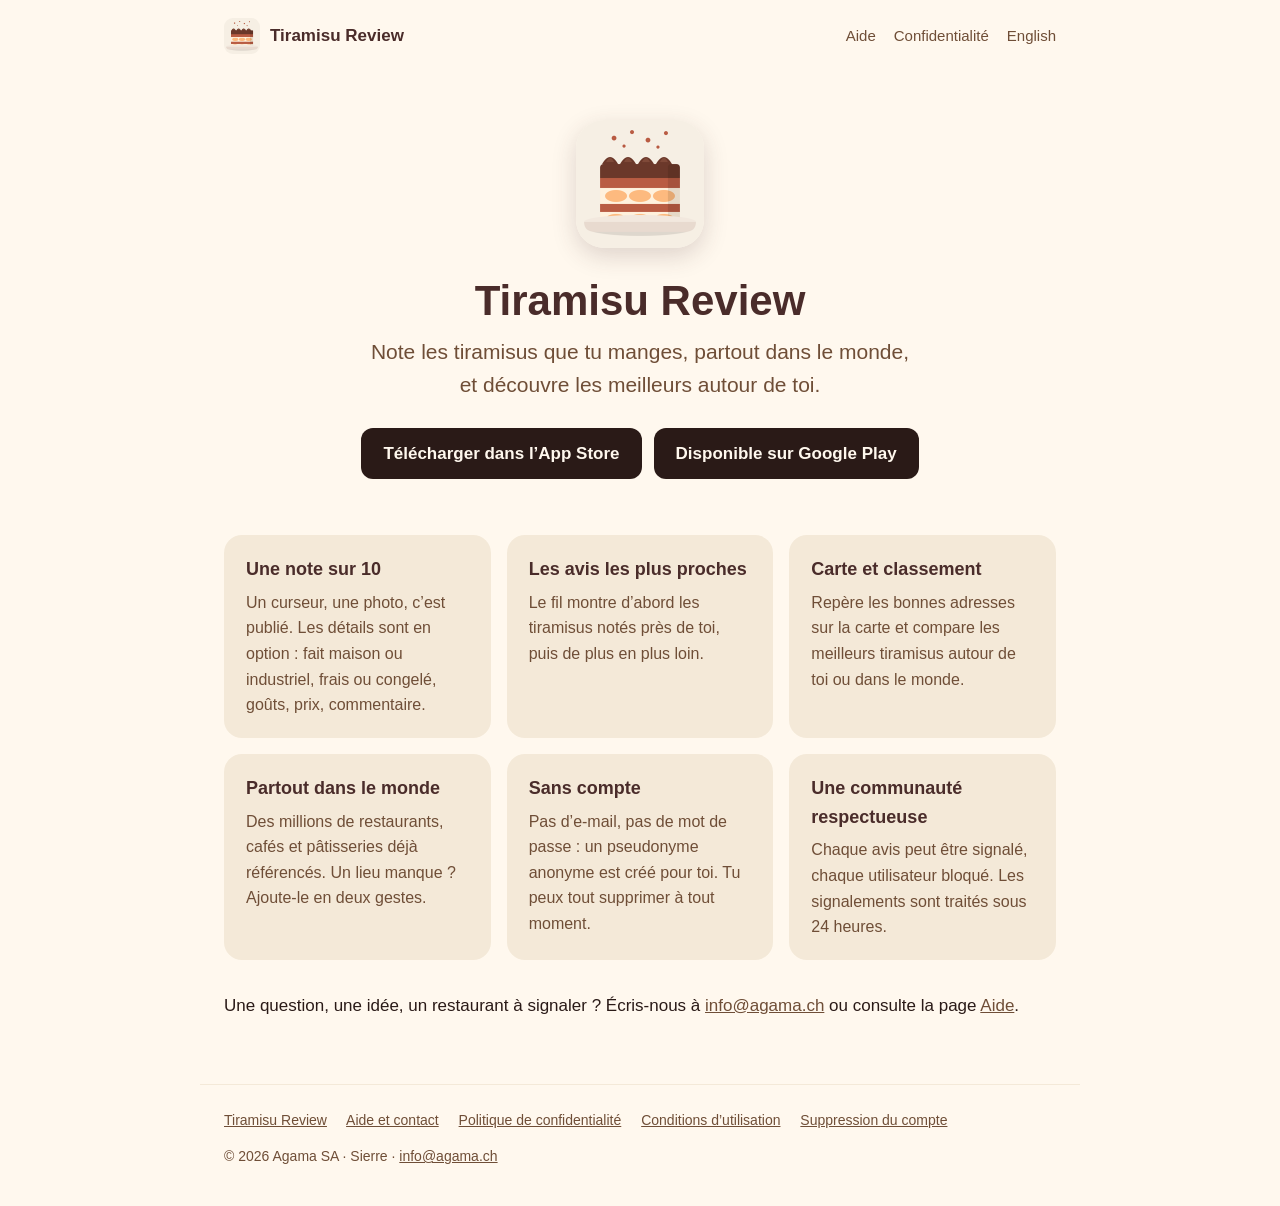
==== index.html @ 096ffe10 "Publish the Tiramisu Review website Built from Agama-CH/tiramisureview (tools/site/build_site.py).  " ====
<!doctype html>
<html lang="fr">
<head>
<meta charset="utf-8">
<meta name="viewport" content="width=device-width, initial-scale=1">
<title>Tiramisu Review</title>
<meta name="description" content="Note les tiramisus que tu manges, partout dans le monde, et découvre les meilleurs autour de toi.">
<link rel="icon" href="icon.png">
<link rel="apple-touch-icon" href="icon.png">
<link rel="alternate" hreflang="en" href="en/index.html">
<link rel="stylesheet" href="style.css">
</head>
<body>
<header class="top">
  <a class="brand" href="index.html"><img src="icon.png" alt="">Tiramisu Review</a>
  <nav><a href="support.html">Aide</a><a href="confidentialite.html">Confidentialité</a><a href="en/index.html" hreflang="en">English</a></nav>
</header>
<main>
<section class="hero">
  <img src="icon.png" alt="">
  <h1>Tiramisu Review</h1>
  <p class="lead">Note les tiramisus que tu manges, partout dans le monde, et découvre les meilleurs autour de toi.</p>
  <div class="stores">
    <a class="store" href="https://apps.apple.com/">Télécharger dans l’App Store</a>
    <a class="store" href="https://play.google.com/store/apps/details?id=ch.agama.tiramisureview">Disponible sur Google Play</a>
  </div>
</section>
<section class="features">
  <div class="card"><h3>Une note sur 10</h3><p>Un curseur, une photo, c’est publié. Les détails sont en option : fait maison ou industriel, frais ou congelé, goûts, prix, commentaire.</p></div>
  <div class="card"><h3>Les avis les plus proches</h3><p>Le fil montre d’abord les tiramisus notés près de toi, puis de plus en plus loin.</p></div>
  <div class="card"><h3>Carte et classement</h3><p>Repère les bonnes adresses sur la carte et compare les meilleurs tiramisus autour de toi ou dans le monde.</p></div>
  <div class="card"><h3>Partout dans le monde</h3><p>Des millions de restaurants, cafés et pâtisseries déjà référencés. Un lieu manque ? Ajoute-le en deux gestes.</p></div>
  <div class="card"><h3>Sans compte</h3><p>Pas d’e-mail, pas de mot de passe : un pseudonyme anonyme est créé pour toi. Tu peux tout supprimer à tout moment.</p></div>
  <div class="card"><h3>Une communauté respectueuse</h3><p>Chaque avis peut être signalé, chaque utilisateur bloqué. Les signalements sont traités sous 24 heures.</p></div>
</section>
<p>Une question, une idée, un restaurant à signaler ? Écris-nous à <a href="mailto:info@agama.ch">info@agama.ch</a> ou consulte la page <a href="support.html">Aide</a>.</p>
</main>
<footer>
  <a href="index.html">Tiramisu Review</a> <a href="support.html">Aide et contact</a> <a href="confidentialite.html">Politique de confidentialité</a> <a href="conditions.html">Conditions d’utilisation</a> <a href="suppression-compte.html">Suppression du compte</a>
  <p>© 2026 Agama SA · Sierre · <a href="mailto:info@agama.ch">info@agama.ch</a></p>
</footer>
</body>
</html>
---- style.css ----
:root {
  --mascarpone: #FFF8EE;
  --cream: #F4E9D8;
  --caramel: #C8873A;
  --coffee: #6F4E37;
  --cocoa: #4A2C2A;
  --espresso: #2A1A17;
}
* { box-sizing: border-box; }
html { -webkit-text-size-adjust: 100%; }
body {
  margin: 0;
  font: 17px/1.6 -apple-system, BlinkMacSystemFont, "Segoe UI", Roboto, "Helvetica Neue", Arial, sans-serif;
  color: var(--espresso);
  background: var(--mascarpone);
}
a { color: var(--coffee); }
a:hover { color: var(--caramel); }
header.top {
  display: flex; align-items: center; justify-content: space-between;
  max-width: 880px; margin: 0 auto; padding: 18px 24px;
}
header.top a.brand { display: flex; align-items: center; gap: 10px; text-decoration: none; color: var(--cocoa); font-weight: 700; }
header.top img { width: 36px; height: 36px; border-radius: 9px; }
header.top nav a { margin-left: 18px; text-decoration: none; font-size: 15px; }
main { max-width: 880px; margin: 0 auto; padding: 8px 24px 48px; }
.hero { text-align: center; padding: 40px 0 24px; }
.hero img { width: 128px; height: 128px; border-radius: 28px; box-shadow: 0 8px 24px rgba(74, 44, 42, .18); }
.hero h1 { font-size: 42px; margin: 20px 0 8px; color: var(--cocoa); }
.hero p.lead { font-size: 21px; color: var(--coffee); margin: 0 auto; max-width: 560px; }
.badge { display: inline-block; margin-top: 24px; padding: 10px 20px; border-radius: 999px; background: var(--cocoa); color: var(--mascarpone); font-weight: 600; }
.stores { display: flex; flex-wrap: wrap; justify-content: center; gap: 12px; margin-top: 26px; }
.store {
  display: inline-block; padding: 12px 22px; border-radius: 12px; background: var(--espresso); color: var(--mascarpone);
  font-weight: 600; text-decoration: none;
}
.store:hover { background: var(--cocoa); color: var(--mascarpone); }
.features { display: grid; grid-template-columns: repeat(auto-fit, minmax(240px, 1fr)); gap: 16px; margin: 32px 0; }
.card { background: var(--cream); border-radius: 18px; padding: 20px 22px; }
.card h3 { margin: 0 0 6px; color: var(--cocoa); font-size: 18px; }
.card p { margin: 0; color: var(--coffee); font-size: 16px; }
h1 { color: var(--cocoa); line-height: 1.2; }
h2 { color: var(--cocoa); margin-top: 36px; font-size: 22px; }
.updated { color: var(--coffee); font-size: 15px; }
table { border-collapse: collapse; width: 100%; font-size: 15px; }
th, td { text-align: left; vertical-align: top; padding: 8px 10px; border-bottom: 1px solid var(--cream); }
th { color: var(--cocoa); }
footer {
  max-width: 880px; margin: 0 auto; padding: 24px; border-top: 1px solid var(--cream);
  font-size: 14px; color: var(--coffee);
}
footer a { margin-right: 16px; }
@media (max-width: 640px) {
  header.top { flex-wrap: wrap; gap: 6px 0; padding: 14px 20px; }
  header.top nav a { margin: 0 16px 0 0; }
  main { padding: 0 20px 40px; }
  .hero h1 { font-size: 34px; }
  .hero p.lead { font-size: 18px; }
  table, tbody, tr, td { display: block; width: 100%; }
  tr:first-child { display: none; }
  tr { padding: 10px 0; border-bottom: 1px solid var(--cream); }
  td { border: 0; padding: 2px 0; }
  td:first-child { font-weight: 600; color: var(--cocoa); }
  td + td::before { content: attr(data-label); display: block; margin-top: 4px; font-size: 13px; font-weight: 600; color: var(--coffee); }
}
@media (prefers-color-scheme: dark) {
  body { background: var(--espresso); color: var(--cream); }
  a, header.top nav a { color: var(--caramel); }
  header.top a.brand, h1, h2, .hero h1, .card h3, th { color: var(--mascarpone); }
  .hero p.lead, .card p, .updated, footer { color: var(--cream); }
  .card { background: #3a2622; }
  th, td, tr, footer { border-color: #3a2622; }
  td:first-child { color: var(--mascarpone); }
  td + td::before { color: var(--caramel); }
  .badge, .store { background: var(--caramel); color: var(--espresso); }
  .store:hover { background: var(--mascarpone); color: var(--espresso); }
}
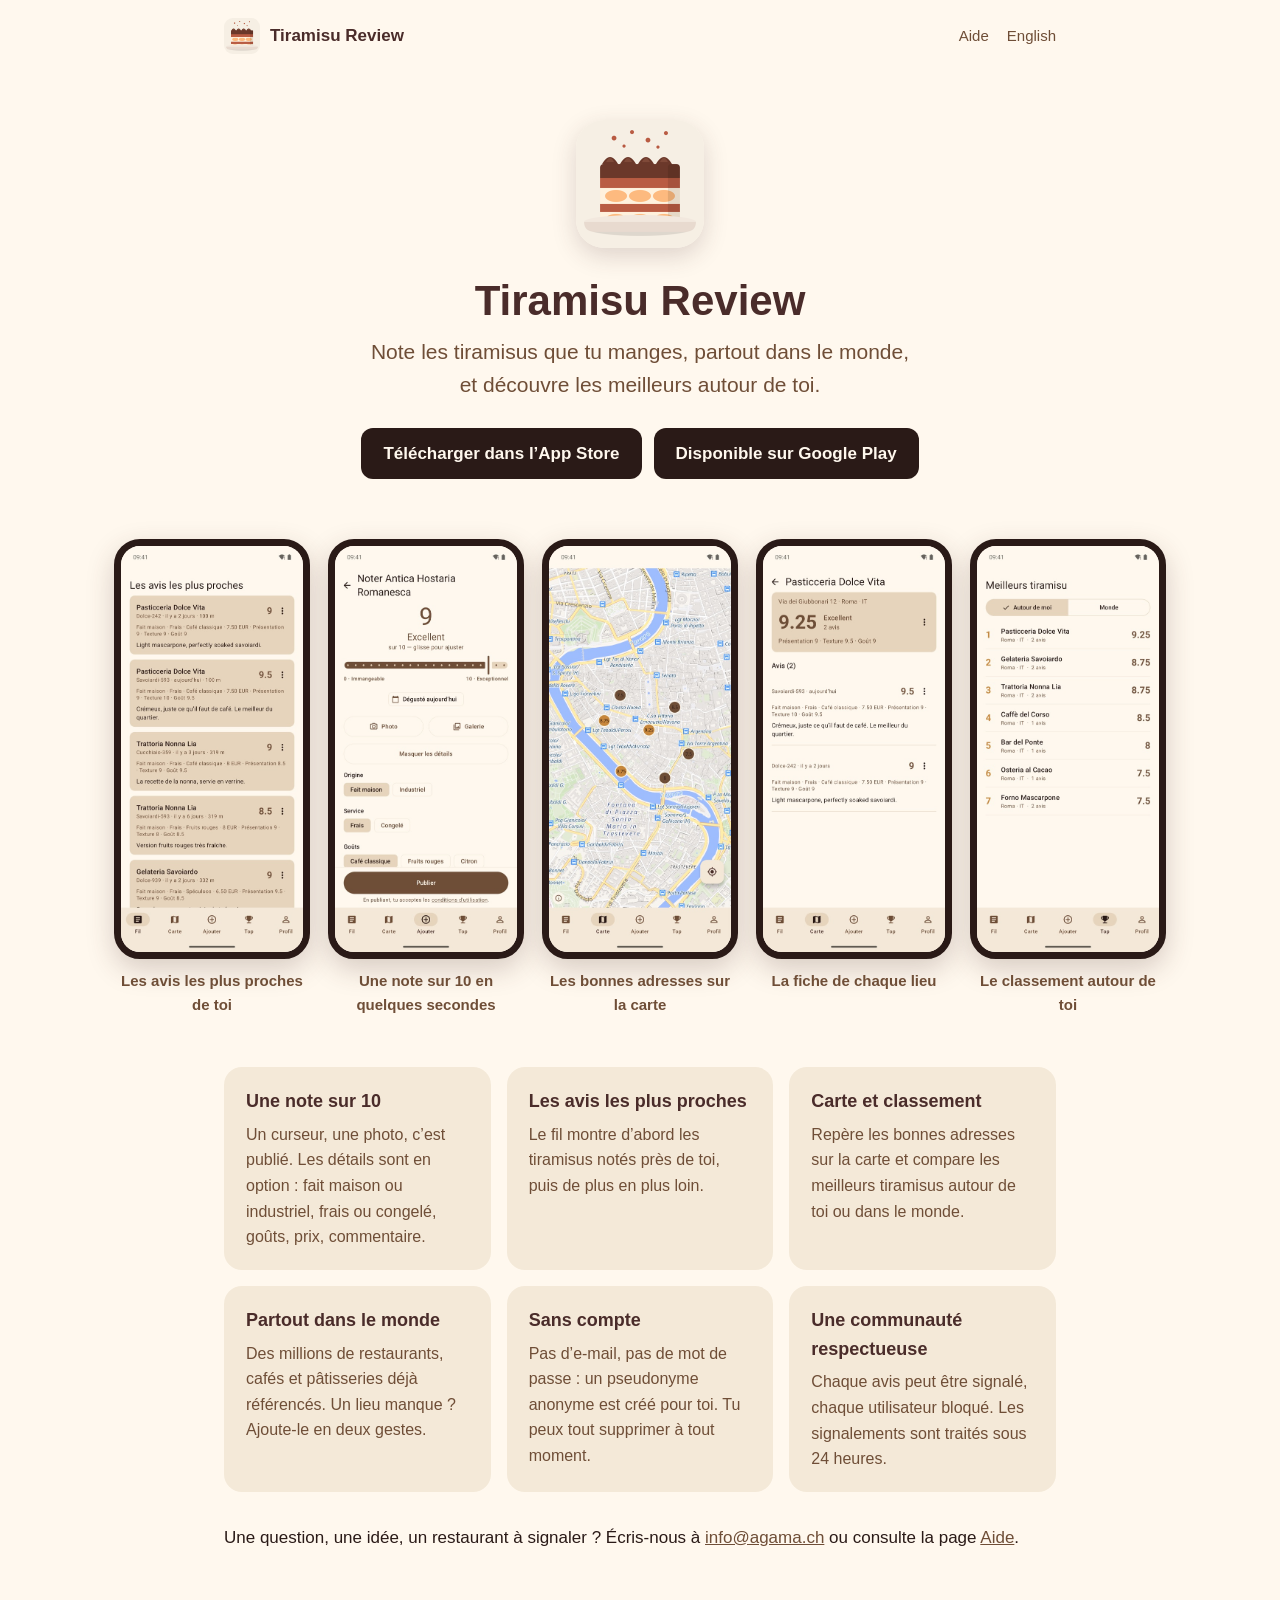
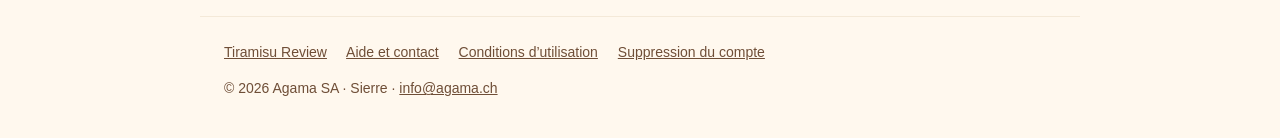
==== commit 09c95560: "Add app screenshots, hide the privacy policy from navigation and search Co-Authored-By: Claude Opus " ====
--- a/index.html
+++ b/index.html
@@ -13,7 +13,7 @@
 <body>
 <header class="top">
   <a class="brand" href="index.html"><img src="icon.png" alt="">Tiramisu Review</a>
-  <nav><a href="support.html">Aide</a><a href="confidentialite.html">Confidentialité</a><a href="en/index.html" hreflang="en">English</a></nav>
+  <nav><a href="support.html">Aide</a><a href="en/index.html" hreflang="en">English</a></nav>
 </header>
 <main>
 <section class="hero">
@@ -24,6 +24,13 @@
     <a class="store" href="https://apps.apple.com/">Télécharger dans l’App Store</a>
     <a class="store" href="https://play.google.com/store/apps/details?id=ch.agama.tiramisureview">Disponible sur Google Play</a>
   </div>
+</section>
+<section class="shots">
+  <figure><img src="img/fr/feed.jpg" width="493" height="1100" loading="lazy" alt="Capture d’écran : Les avis les plus proches de toi"><figcaption>Les avis les plus proches de toi</figcaption></figure>
+  <figure><img src="img/fr/rate.jpg" width="493" height="1100" loading="lazy" alt="Capture d’écran : Une note sur 10 en quelques secondes"><figcaption>Une note sur 10 en quelques secondes</figcaption></figure>
+  <figure><img src="img/fr/map.jpg" width="493" height="1100" loading="lazy" alt="Capture d’écran : Les bonnes adresses sur la carte"><figcaption>Les bonnes adresses sur la carte</figcaption></figure>
+  <figure><img src="img/fr/place.jpg" width="493" height="1100" loading="lazy" alt="Capture d’écran : La fiche de chaque lieu"><figcaption>La fiche de chaque lieu</figcaption></figure>
+  <figure><img src="img/fr/top.jpg" width="493" height="1100" loading="lazy" alt="Capture d’écran : Le classement autour de toi"><figcaption>Le classement autour de toi</figcaption></figure>
 </section>
 <section class="features">
   <div class="card"><h3>Une note sur 10</h3><p>Un curseur, une photo, c’est publié. Les détails sont en option : fait maison ou industriel, frais ou congelé, goûts, prix, commentaire.</p></div>
@@ -36,7 +43,7 @@
 <p>Une question, une idée, un restaurant à signaler ? Écris-nous à <a href="mailto:info@agama.ch">info@agama.ch</a> ou consulte la page <a href="support.html">Aide</a>.</p>
 </main>
 <footer>
-  <a href="index.html">Tiramisu Review</a> <a href="support.html">Aide et contact</a> <a href="confidentialite.html">Politique de confidentialité</a> <a href="conditions.html">Conditions d’utilisation</a> <a href="suppression-compte.html">Suppression du compte</a>
+  <a href="index.html">Tiramisu Review</a> <a href="support.html">Aide et contact</a> <a href="conditions.html">Conditions d’utilisation</a> <a href="suppression-compte.html">Suppression du compte</a>
   <p>© 2026 Agama SA · Sierre · <a href="mailto:info@agama.ch">info@agama.ch</a></p>
 </footer>
 </body>
--- a/style.css
+++ b/style.css
@@ -35,6 +35,17 @@
   font-weight: 600; text-decoration: none;
 }
 .store:hover { background: var(--cocoa); color: var(--mascarpone); }
+.shots {
+  display: flex; gap: 18px; overflow-x: auto; scroll-snap-type: x mandatory;
+  margin: 28px -24px 8px; padding: 8px 24px 18px;
+}
+.shots figure { flex: 0 0 220px; margin: 0; scroll-snap-align: center; text-align: center; }
+.shots img {
+  width: 100%; height: auto; display: block; border-radius: 26px; border: 7px solid var(--espresso);
+  box-shadow: 0 10px 28px rgba(74, 44, 42, .22); background: var(--mascarpone);
+}
+.shots figcaption { margin-top: 10px; font-size: 15px; font-weight: 600; color: var(--coffee); }
+@media (min-width: 900px) { .shots { justify-content: center; overflow-x: visible; margin: 28px -120px 8px; } .shots figure { flex-basis: 196px; } }
 .features { display: grid; grid-template-columns: repeat(auto-fit, minmax(240px, 1fr)); gap: 16px; margin: 32px 0; }
 .card { background: var(--cream); border-radius: 18px; padding: 20px 22px; }
 .card h3 { margin: 0 0 6px; color: var(--cocoa); font-size: 18px; }
@@ -73,5 +84,7 @@
   td:first-child { color: var(--mascarpone); }
   td + td::before { color: var(--caramel); }
   .badge, .store { background: var(--caramel); color: var(--espresso); }
+  .shots img { border-color: #3a2622; }
+  .shots figcaption { color: var(--cream); }
   .store:hover { background: var(--mascarpone); color: var(--espresso); }
 }
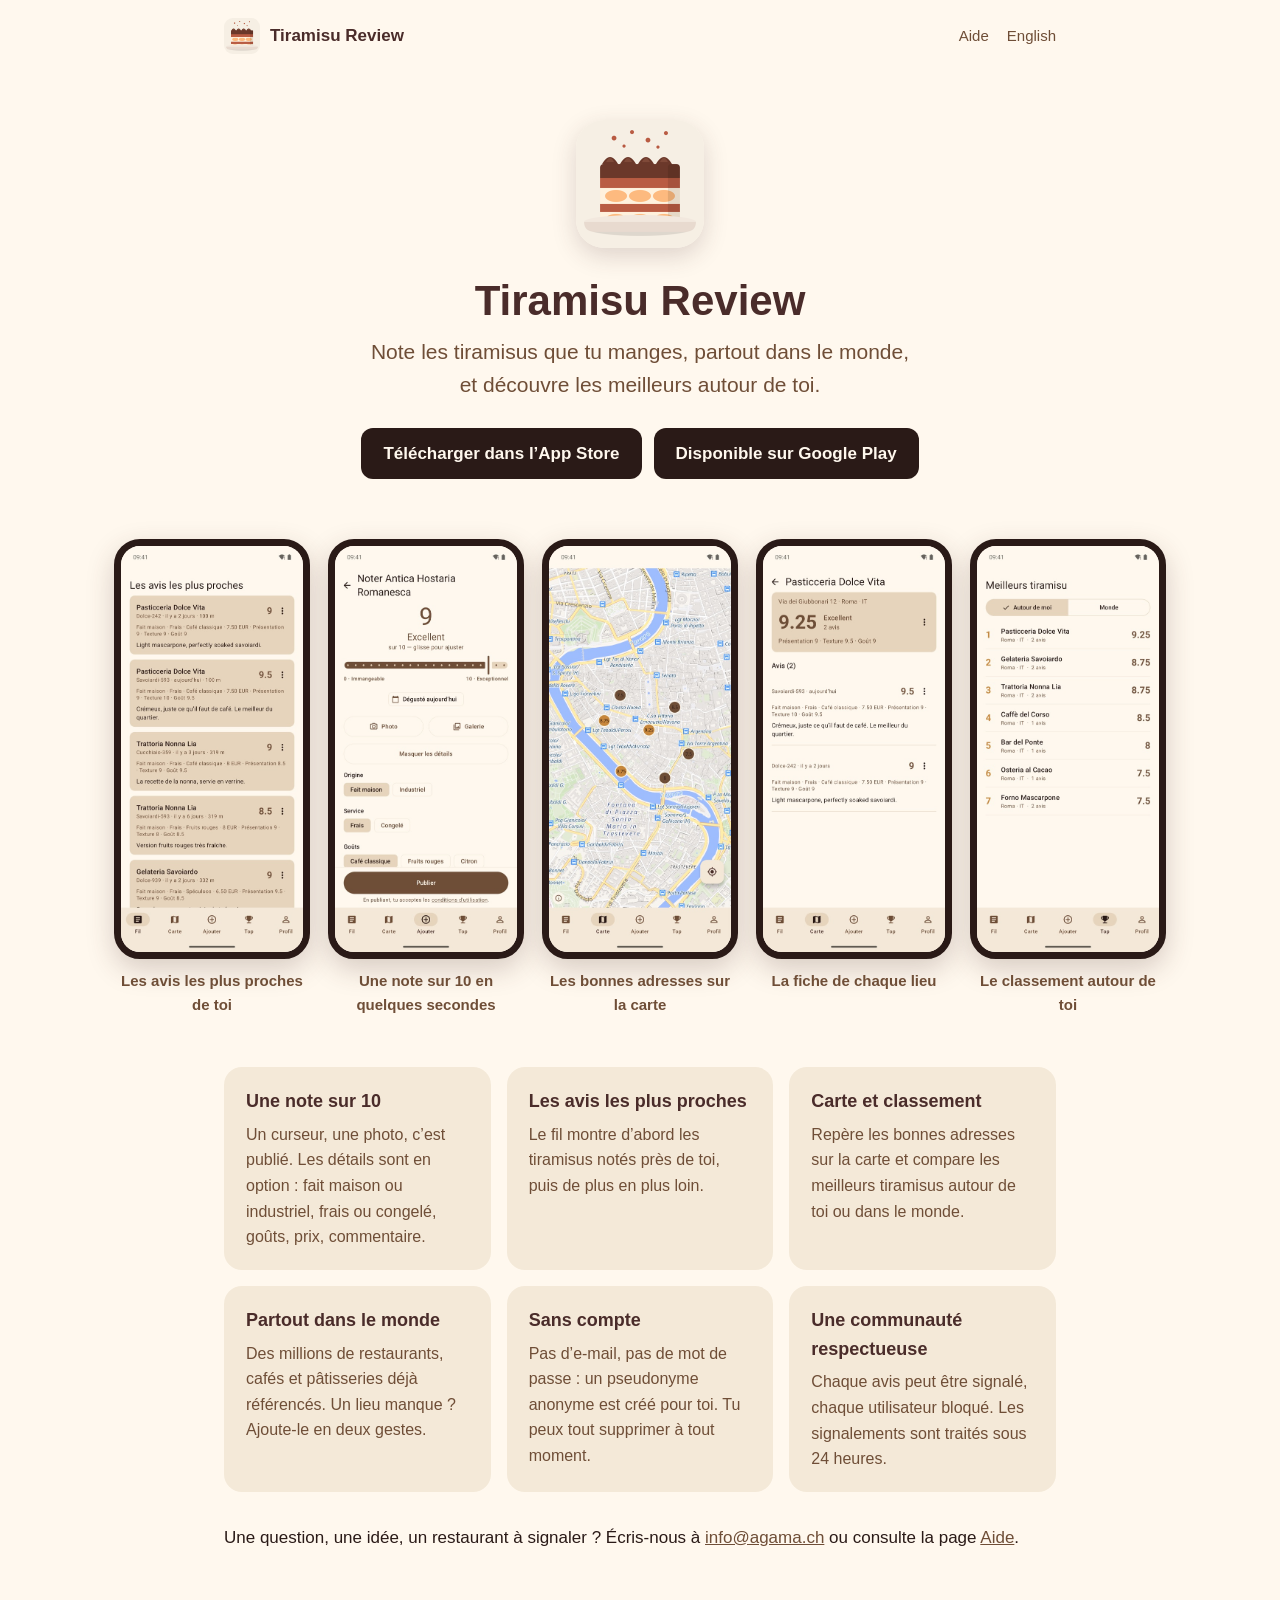
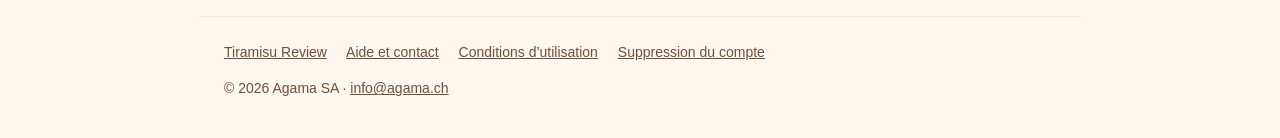
==== commit 3b524f27: "Drop the town from the legal pages and footer Co-Authored-By: Claude Opus 5.5 <noreply@anthropic.com" ====
--- a/index.html
+++ b/index.html
@@ -44,7 +44,7 @@
 </main>
 <footer>
   <a href="index.html">Tiramisu Review</a> <a href="support.html">Aide et contact</a> <a href="conditions.html">Conditions d’utilisation</a> <a href="suppression-compte.html">Suppression du compte</a>
-  <p>© 2026 Agama SA · Sierre · <a href="mailto:info@agama.ch">info@agama.ch</a></p>
+  <p>© 2026 Agama SA · <a href="mailto:info@agama.ch">info@agama.ch</a></p>
 </footer>
 </body>
 </html>
